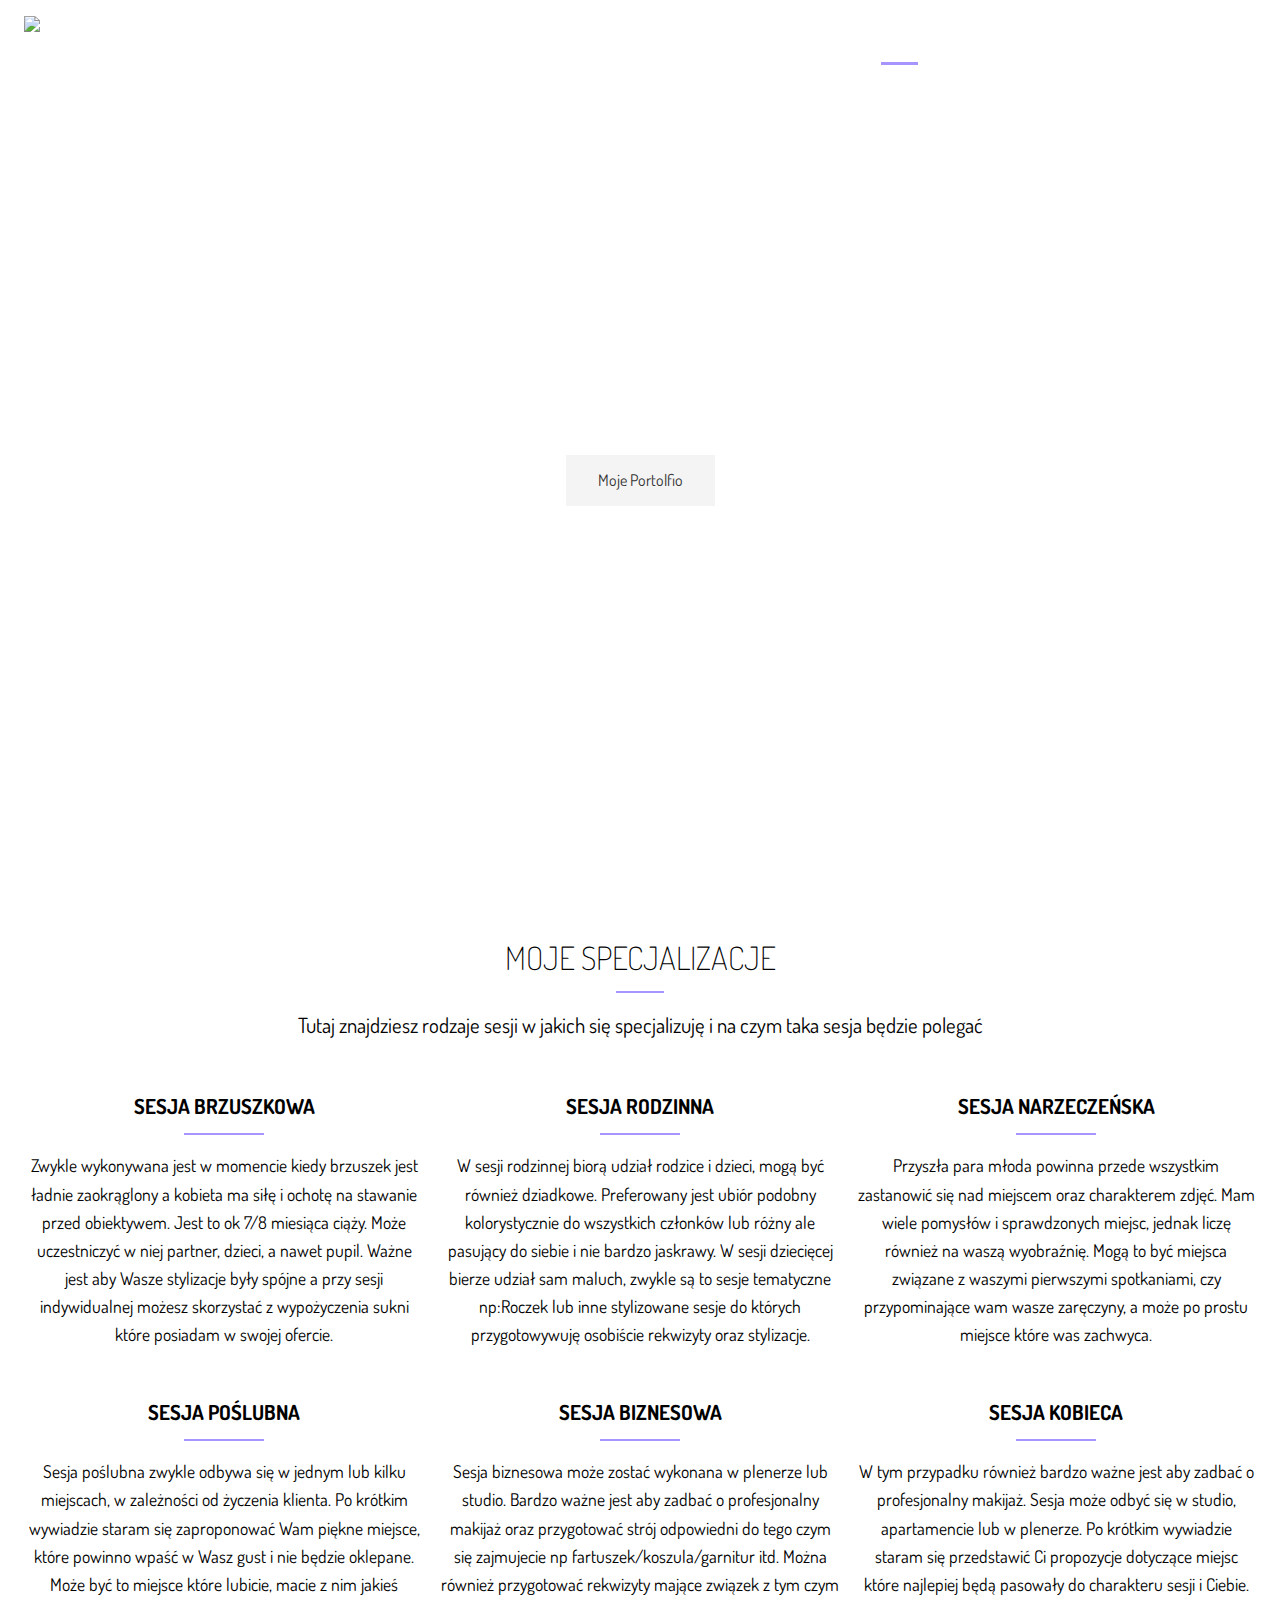
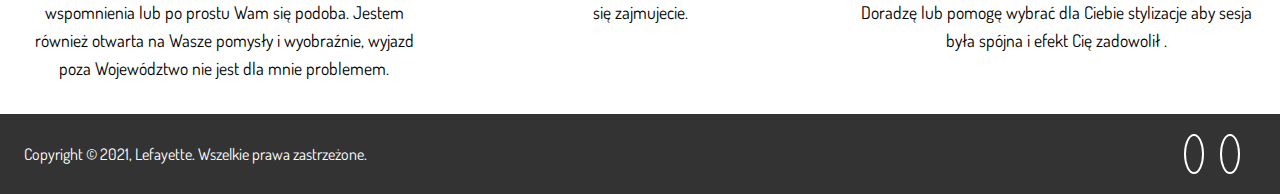
==== index.html @ 2dfff4bd "first commit" ====
<!DOCTYPE html>
<html lang="en">
  <head>
    <meta charset="UTF-8" />
    <meta name="viewport" content="width=device-width, initial-scale=1.0" />
    <meta http-equiv="X-UA-Compatible" content="ie=edge" />
    <link
      rel="stylesheet"
      href="https://use.fontawesome.com/releases/v5.7.2/css/all.css"
      integrity="sha384-fnmOCqbTlWIlj8LyTjo7mOUStjsKC4pOpQbqyi7RrhN7udi9RwhKkMHpvLbHG9Sr"
      crossorigin="anonymous"
    />
    <link
      href="https://fonts.googleapis.com/css?family=Dosis"
      rel="stylesheet"
    />
    <link rel="stylesheet" href="main.css" />
    <link rel="shortcut icon" type="image/x-icon" href="/favicon.ico">
    <title>Lefayette | Małogorzata Włuka</title>
  </head>
  <body>
    <!-- Header -->
    <header id="header-home">
      <div class="container">
        <nav id="main-nav">
          <img src="Lefayette.png" alt="My Portfolio" id="logo" />
          <ul>
            <li><a href="index.html" class="current">Home</a></li>
            <li class='navbar-li-2'><a href="about.html">O Mnie</a></li>
            <li><a href="work.html">Portfolio</a></li>
            <li><a href="contact.html">Kontakt</a></li>
          </ul>
        </nav>
        <div class="header-content">
          <h1>
            Małgorzata Włuka Specjalistka w Fotografii:
            <span
              class="txt-type"
              data-wait="3000"
              data-words='["Biznesowej", "Rodzinnej", "Ślubnej", "Narzeczeńskiej", "Kobiecej", "Brzuszkowej"]'
            ></span>
          </h1>
          <p class="lead">
            Zajmuję się profesjonalnie Fotografią od ponad 7 lat..
          </p>
          <a href="work.html" class="btn-light">Moje Portolfio</a>
        </div>
      </div>
    </header>

    <!-- Section A: Specialize -->
    <section id="home-a" class="text-center py-2">
      <div class="container">
        <h2 class="section-title">Moje Specjalizacje</h2>
        <div class="bottom-line"></div>
        <p class="lead">
          Tutaj znajdziesz rodzaje sesji w jakich się specjalizuję i na czym taka sesja będzie polegać

        </p>
        <div class="specials">
          <div>
            <i class="fas fa-camera fa-2x"></i>
            <h3>Sesja Brzuszkowa</h3>
            <div class="bottom-line-2"></div>
            <p>
              Zwykle wykonywana jest w momencie kiedy brzuszek jest ładnie zaokrąglony a kobieta ma siłę i ochotę na stawanie przed obiektywem. Jest to ok 7/8 miesiąca ciąży. Może uczestniczyć w niej partner, dzieci, a nawet pupil.
              Ważne jest aby Wasze stylizacje były spójne a przy sesji indywidualnej możesz skorzystać z wypożyczenia sukni które posiadam w swojej ofercie.
            </p>
          </div>
          <div>
            <i class="fas fa-camera fa-2x"></i>
            <h3>Sesja Rodzinna</h3>
            <div class="bottom-line-2"></div>
            <p>
              W sesji rodzinnej biorą udział rodzice i dzieci, mogą być również dziadkowe. Preferowany jest ubiór podobny kolorystycznie do wszystkich członków lub różny ale pasujący do siebie i nie bardzo jaskrawy. 
              W sesji dziecięcej bierze udział sam maluch, zwykle są to sesje tematyczne np:Roczek lub inne stylizowane sesje do których przygotowywuję osobiście rekwizyty oraz stylizacje.
            </p>
          </div>
          <div>
            <i class="fas fa-camera fa-2x"></i>
            <h3>Sesja Narzeczeńska </h3>
            <div class="bottom-line-2"></div>
            <p>
              Przyszła para młoda powinna przede wszystkim zastanowić się nad miejscem oraz charakterem zdjęć. Mam wiele pomysłów i sprawdzonych miejsc, jednak liczę również na waszą wyobraźnię. Mogą to być miejsca związane z waszymi pierwszymi spotkaniami, czy przypominające wam wasze zaręczyny,  a może po prostu miejsce które was zachwyca. 
            </p>
          </div>
        </div>
        <div class="specials2">
          <div> 
            <i class="fas fa-camera fa-2x"></i>
            <h3>Sesja Poślubna</h3>
            <div class="bottom-line-2"></div>
            <p>
              Sesja poślubna zwykle odbywa się w jednym lub kilku miejscach, w zależności od życzenia klienta. Po krótkim wywiadzie staram się zaproponować Wam piękne miejsce, które powinno wpaść w Wasz gust i nie będzie oklepane. Może być to  miejsce które lubicie, macie z nim jakieś wspomnienia lub po prostu Wam się podoba. Jestem również  otwarta na Wasze pomysły i wyobraźnie, wyjazd poza Województwo nie jest dla mnie problemem.
            </p>
          </div>
          <div>
            <i class="fas fa-camera fa-2x"></i>
              <h3>Sesja Biznesowa</h3>
              <div class="bottom-line-2"></div>
              <p>
                Sesja biznesowa może zostać wykonana w plenerze lub studio. Bardzo ważne jest aby zadbać o profesjonalny makijaż oraz przygotować strój odpowiedni do tego czym się zajmujecie np fartuszek/koszula/garnitur itd. Można również przygotować rekwizyty mające związek z tym czym się zajmujecie.
              </p>
          </div>
          <div>
              <i class="fas fa-camera fa-2x"></i>
              <h3>Sesja Kobieca</h3>
              <div class="bottom-line-2"></div>
              <p>
               
                W tym przypadku również bardzo ważne jest aby zadbać o profesjonalny makijaż. Sesja może odbyć się w studio, apartamencie lub w plenerze. Po krótkim wywiadzie staram się przedstawić Ci propozycje dotyczące miejsc które najlepiej będą pasowały do charakteru sesji i Ciebie. Doradzę lub pomogę  wybrać dla Ciebie stylizacje aby sesja była spójna i efekt Cię  zadowolił .
              </p>
          </div>
        </div>
      </div>
    </section>

    

    

    <!-- Footer -->
    <footer id="main-footer">
      <div class="footer-content container">
        <p>Copyright &copy; 2021, Lefayette. Wszelkie prawa zastrzeżone.</p>
        <div class="social">
          <i><a href="https://www.facebook.com/lefayettefoto" class="fab fa-facebook"></a></i>
          <i><a href="https://www.instagram.com/gosiawluka/" class="fab fa-instagram"></a></i>
        </div>
      </div>
    </footer>

    <!-- Type Effect Tutorial: https://www.youtube.com/watch?v=POX3dT-pB4E -->
    <script src="js/typewriter.js"></script>
  </body>
</html>
---- main.css ----
.container {
  max-width: 1280px;
  padding: 0 1.5rem;
  margin: auto;
  overflow: hidden; }

.btn-main, .btn-light, .btn-dark {
  display: inline-block;
  padding: 0.8rem 2rem;
  transition: all 0.5s;
  border: none;
  cursor: pointer; }

.btn-main {
  color: #333;
  background-color: #a894ff; }

.btn-light {
  color: #333;
  background-color: #f4f4f4; }

.btn-dark {
  color: #f4f4f4;
  background-color: #333; }

button[class^='btn-']:hover,
a[class^='btn-']:hover,
input[class^='btn-']:hover {
  background-color: #a894ff; }

.bg-main {
  background: #a894ff;
  color: #fff; }

.bg-dark {
  background: #333;
  color: #fff; }

.bg-light {
  background: #f4f4f4;
  color: #000; }

.bg-medium {
  background: #ccc;
  color: #000; }

.lead {
  font-size: 1.3rem;
  margin-bottom: 2rem; }

.text-center {
  text-align: center; }

.py-1 {
  padding: 1rem 0; }

.py-2 {
  padding: 2rem 0; }

.py-3 {
  padding: 3rem 0; }

.py-4 {
  padding: 4rem 0; }

.my-1 {
  margin: 1rem 0; }

.my-2 {
  margin: 2rem 0; }

.my-3 {
  margin: 3rem 0; }

.my-4 {
  margin: 4rem 0; }

.section-title {
  font-size: 2rem;
  display: block;
  padding-bottom: 0.5rem;
  text-align: center;
  font-weight: 100;
  text-transform: uppercase; }

.bottom-line {
  height: 2px;
  width: 3rem;
  background: #a894ff;
  display: block;
  margin: 0 auto 1rem auto; }

  .bottom-line-2 {
    height: 2px;
    width: 5rem;
    background: #a894ff;
    display: block;
    margin: 10px auto 1rem auto; }

.items {
  display: grid;
  
  box-shadow: 0 5px 10px 0 rgba(0, 0, 0, 0.3); }

.item {
  position: relative;
  background: #a894ff;
  overflow: hidden; }
  .item::after {
    content: '';
    position: absolute;
    display: block;
    background: inherit;
    opacity: 0.9;
    top: 0;
    left: 0;
    width: 100%;
    height: 100%;
    transform: scale(2) translateX(-75%) translateY(-75%) rotate(-28deg);
    transition: transform 3s cubic-bezier(0.2, 1, 0.3, 1); }
  .item:hover:after {
    transform: scale(2) translateX(0) translateY(0) rotate(-28deg); }
  .item:hover .item-image {
    transform: scale(1.2); }
  .item:hover .item-text {
    opacity: 1;
    transform: translateY(0); }
  .item-image {
    height: auto;
    transform: translateZ(0);
    display: block;
    transition: transform 750ms cubic-bezier(0.2, 1, 0.3, 1); }
  .item-image:before {
    content: '';
    display: block;
    padding-top: 75%;
    overflow: hidden; }
  .item-image img {
    position: absolute;
    top: 0;
    left: 0;
    width: 100%;
    height: auto;
    line-height: 0; }
  .item-text {
    position: absolute;
    top: 0;
    left: 0;
    bottom: 0;
    right: 0;
    opacity: 0;
    text-align: center;
    z-index: 1;
    color: #fff;
    transform: translateY(-20%);
    transition: opacity 500ms cubic-bezier(0.2, 1, 0.3, 1), transform 500ms cubic-bezier(0.2, 1, 0.3, 1);
    transition-delay: 300ms; }
  .item-text-wrap {
    position: absolute;
    width: 100%;
    top: 50%;
    transform: translateY(-50%); }
  .item-text-title {
    font-size: 2rem;
    padding: 0 1rem;
    margin: 5px 0 0 0; }
  .item-text-category {
    text-transform: uppercase;
    font-size: 1.2rem;
    opacity: 0.7;
    margin: 0; }

* {
  margin: 0;
  padding: 0; }

body {
  font-family: 'Dosis', sans-serif;
  line-height: 1.6;
  background: #fff; }

a {
  text-decoration: none;
  color: #333; }

ul {
  list-style: none; }

h2,
h3,
h4 {
  text-transform: uppercase; }

img {
  width: 100%; }

#logo {
 width: 70px;
 height: 70px;
}

#main-nav {
  display: flex;
  justify-content: space-between;
  padding-top: 1rem; }
  #main-nav ul {
    display: flex; }
  #main-nav li {
    padding: 1rem 1.5rem; }
  #main-nav a {
    text-decoration: none;
    color: #fff;
    text-transform: uppercase;
    border-bottom: 3px transparent solid;
    padding-bottom: 0.5rem;
    transition: border-color 0.5s; }
    #main-nav a:hover {
      border-color: #ccc; }
    #main-nav a.current {
      border-color: #a894ff; }

#header-home {
  background: url("cover.jpg") no-repeat center right/cover;
  height: 100vh;
  color: #fff; }
  #header-home .header-content {
    text-align: center;
    padding-top: 20%; }
    #header-home .header-content h1 {
      font-size: 3rem;
      line-height: 1.2; }

#header-inner {
  background: url("cover.jpg") no-repeat 20% 48%/cover;
  height: 5.5rem;
  border-bottom: 3px solid #a894ff; }

  
#home-a .specials {
  margin-top: 3rem;
  display: grid;
  grid-gap: 1rem;
  grid-template-columns: repeat(3, 1fr);
  font-size: 1.1rem;
 }
  #home-a .specials .fas ,.specials2 .fas{
    color: #a894ff;
    padding-bottom: 0.4rem; }

.specials2 {
  display: grid;
  grid-gap: 1rem;
  grid-template-columns: repeat(3, 1fr);
  margin-top: 3rem;
  font-size: 1.1rem;
}

#home-b .stats {
  display: grid;
  grid-template-columns: repeat(4, 1fr); }
  #home-b .stats li {
    line-height: 2; }
    #home-b .stats li.stats-title {
      font-size: 1.5rem; }
    #home-b .stats li.stats-number {
      font-size: 2rem;
      font-weight: bold; }
  #home-b .stats div {
    padding: 3rem 0; }
    #home-b .stats div:nth-child(odd) {
      background: #f4f4f4; }
    #home-b .stats div:nth-child(even) {
      background: #ccc; }

#home-c .process {
  display: grid;
  grid-template-columns: repeat(4, 1fr);
  grid-gap: 1.5rem;
  text-align: center; }
  #home-c .process-step {
    position: absolute;
    top: 0;
    right: 0;
    font-size: 28px;
    background: #a894ff;
    color: #fff;
    border-radius: 50%;
    height: 15px;
    width: 15px;
    line-height: 15px;
    padding: 1rem;
    transition: all 1s; }
  #home-c .process-icon {
    border-radius: 50%;
    background: #333;
    color: #fff;
    padding: 2rem;
    width: 70px;
    height: 70px;
    line-height: 70px;
    text-align: center;
    position: relative;
    transition: all 1s; }
    #home-c .process-icon:hover {
      background: #a894ff;
      width: 90px;
      height: 90px;
      line-height: 90px; }
      #home-c .process-icon:hover .process-step {
        background: #333;
        color: #fff; }

#about-a .about-info {
  display: grid;
  grid-template-areas: 'bioimage bio bio' 'aw1 aw2 aw3';
  grid-gap: 1.2rem; }

#about-a .bio-image {
  grid-area: bioimage; }
  
  .bio-content {
    
    padding-top: 2.3rem;
  }
  
.bio p {
    font-size: 1.3rem;
    
  }

  .bio h4 {
    margin-bottom: 1.2rem;
    font-weight: bold;
    font-size: 1.3rem;
  }

#about-a .bio {
  grid-area: bio;
  border-left: 3px solid #a894ff;
  padding: 0.8rem; }

#about-a .award-1 {
  grid-area: aw1; }

#about-a .award-2 {
  grid-area: aw2; }

#about-a .award-3 {
  grid-area: aw3; }

#about-a .award-1 .fas,
#about-a .award-2 .fas,
#about-a .award-3 .fas {
  color: #a894ff;
  margin: 1rem; }

#about-b .progress {
  overflow: hidden;
  height: 20px;
  background: #ccc;
  border-radius: 5px;
  margin-bottom: 0.6rem; }
  #about-b .progress div {
    height: 100%;
    color: #fff;
    text-align: center;
    background: #a894ff; }

#about-c .about-logos {
  display: grid;
  grid-template-columns: repeat(4, 1fr);
  grid-gap: 2rem; }
  #about-c .about-logos img {
    width: 70%; }

#about-d .testimonials {
  display: grid;
  grid-template-columns: repeat(4, 1fr);
  grid-gap: 0.5rem; }
  #about-d .testimonials ul {
    list-style: none;
    margin-top: 1rem;
    display: flex;
    align-items: center; }
  #about-d .testimonials p {
    border: 1px solid #ccc;
    border-radius: 5px;
    padding: 0.5rem; }
  #about-d .testimonials img {
    width: 50px;
    height: 50px;
    border-radius: 50%;
    margin-right: 0.5rem; }

#contact-a .text-fields {
  display: grid;
  grid-template-areas: 'name email' 'subject phone' 'message message';
  grid-gap: 1.2rem;
  margin-bottom: 1.2rem; }
  #contact-a .text-fields .name-input {
    grid-area: name; }
  #contact-a .text-fields .subject-input {
    grid-area: subject; }
  #contact-a .text-fields .email-input {
    grid-area: email; }
  #contact-a .text-fields .phone-input {
    grid-area: phone; }
  #contact-a .text-fields .message-input {
    grid-area: message;
    height: 100px; }
  #contact-a .text-fields .text-input {
    padding: 0.5rem 1rem; }

#contact-a button[type='submit'] {
  width: 50%; }

#contact-b .contact-info {
  display: grid;
  grid-template-columns: repeat(3, 1fr);
  text-align: center; }

#contact-c h1 {
  text-align: center;
  font-size: 4rem; }

#main-footer {
  background: #333;
  color: #fff;
  height: 5rem; }
  #main-footer .footer-content {
    display: flex;
    justify-content: space-between;
    height: 5rem;
    align-items: center; }
    #main-footer .footer-content .social .fab {
      cursor: pointer;
      color: white;
      margin-right: 1rem;
      border: 2px #fff solid;
      border-radius: 50%;
      height: 20px;
      width: 20px;
      line-height: 20px;
      text-align: center;
      padding: 0.5rem; }
      #main-footer .footer-content .social .fab:hover {
        background: #a894ff; }

@media (max-width: 800px) {
  #header-home {
    height: 30rem; }
    #header-home .header-content {
      padding-top: 5rem; } }

@media (max-width: 500px) {
  #main-nav {
    flex-direction: column;
    align-items: center; }
    #main-nav li {
      padding: 0.9rem; }
  #header-home {
    height: 10rem;
    border-bottom: 3px solid #a894ff;
    background-position: 20% 30%; }
    #header-home .header-content {
      display: none; }
  #header-inner {
    height: 10rem; }
  #home-a .specials, .specials2,
  #home-b .stats,
  #home-c .process,
  #about-d .testimonials,
  #contact-b .contact-info,
  .items {
    grid-template-columns: 1fr; }
  
    #home-a .specials div:last-child {
      border: none;
      padding-bottom: 0; }
  #home-b .stats div {
    padding: 2rem 0 1rem 0; }
  #about-a .about-info {
    grid-template-areas: 'bioimage' 'bio' 'aw1' 'aw2' 'aw3'; }
    .bio p {
      font-size: 19px;
      margin-bottom: 2rem;
    }
    .bio h4 {
      margin-top: 0;
      padding-top: 0;
    }
   
  #about-c {
    display: none; }
  #contact-a .text-fields {
    grid-template-areas: 'name' 'subject' 'email' 'phone' 'message'; }
  #contact-b div {
    margin-bottom: 1rem;
    padding-bottom: 1rem;
    border-bottom: 1px #555 solid; }
    #contact-b div:last-child {
      border: none;
      margin-bottom: 0;
      padding-bottom: 0; }
  #contact-c h1 {
    font-size: 2rem; }
  #main-footer {
    height: 7rem; }
    #main-footer .footer-content {
      flex-direction: column;
      padding: 1rem;
      height: 5rem; } }

@media (max-height: 580px) {
  #header-home .header-content {
    padding-top: 3rem; } 
  }
@media (max-height: 330px) {
  #header-home .header-content h1 {
    font-size: 2rem; } 
  }
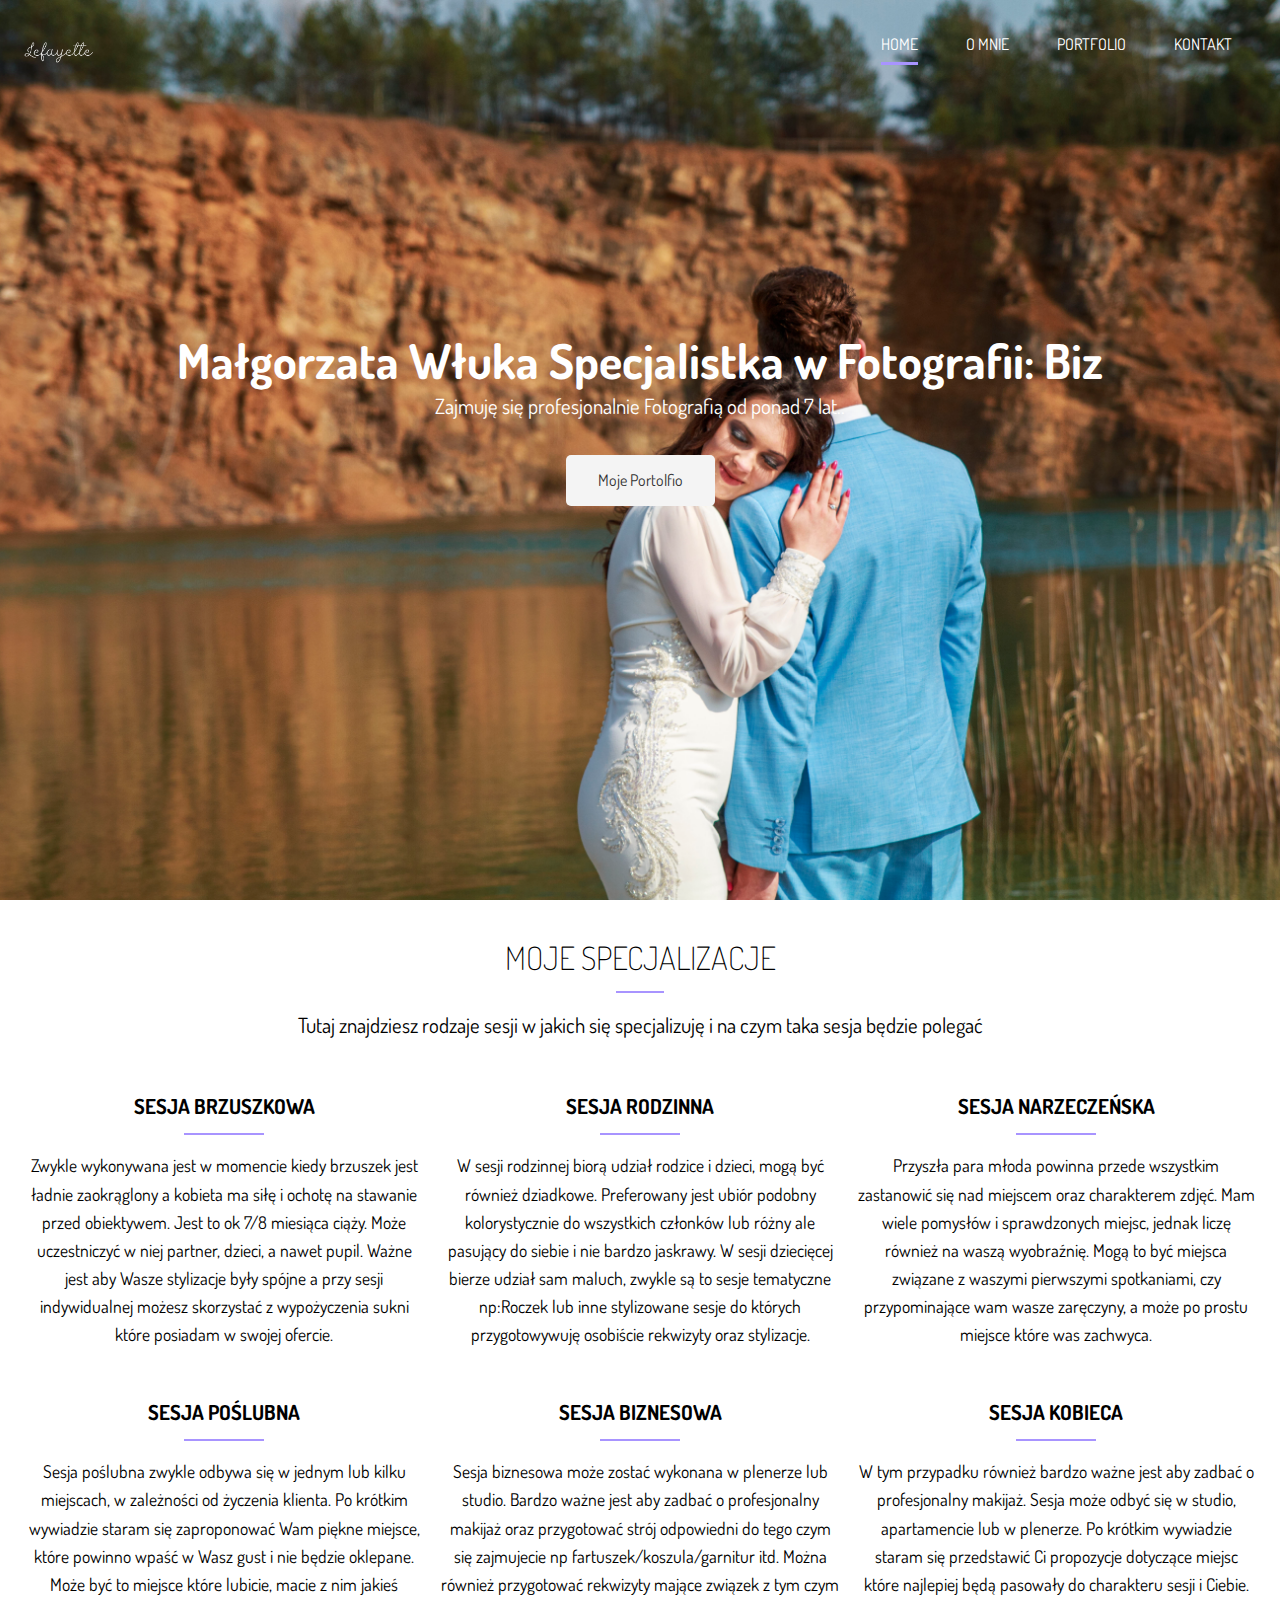
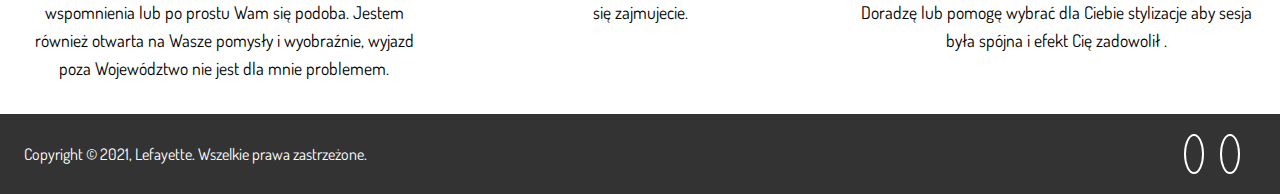
==== commit 8c00874f: "2nd comit" ====
--- a/index.html
+++ b/index.html
@@ -23,7 +23,7 @@
     <header id="header-home">
       <div class="container">
         <nav id="main-nav">
-          <img src="Lefayette.png" alt="My Portfolio" id="logo" />
+          <img src="img/Lefayette.png" alt="My Portfolio" id="logo" />
           <ul>
             <li><a href="index.html" class="current">Home</a></li>
             <li class='navbar-li-2'><a href="about.html">O Mnie</a></li>
--- a/main.css
+++ b/main.css
@@ -17,11 +17,15 @@
 
 .btn-light {
   color: #333;
-  background-color: #f4f4f4; }
+  background-color: #f4f4f4;
+  border-radius: 5px;
+}
 
 .btn-dark {
   color: #f4f4f4;
-  background-color: #333; }
+  background-color: #333; 
+   border-radius: 5px;
+}
 
 button[class^='btn-']:hover,
 a[class^='btn-']:hover,
@@ -220,7 +224,7 @@
       border-color: #a894ff; }
 
 #header-home {
-  background: url("cover.jpg") no-repeat center right/cover;
+  background: url("img/cover.jpg") no-repeat center right/cover;
   height: 100vh;
   color: #fff; }
   #header-home .header-content {
@@ -231,7 +235,7 @@
       line-height: 1.2; }
 
 #header-inner {
-  background: url("cover.jpg") no-repeat 20% 48%/cover;
+  background: url("img/cover.jpg") no-repeat 20% 48%/cover;
   height: 5.5rem;
   border-bottom: 3px solid #a894ff; }
 
@@ -445,6 +449,52 @@
       padding: 0.5rem; }
       #main-footer .footer-content .social .fab:hover {
         background: #a894ff; }
+
+        .photo {
+          display: flex;
+          flex-direction: column;
+          
+          text-align: center;
+          width: 450px;
+          height: 380px;
+          padding-left: 5px;
+          padding-right: 5px;
+          border-radius: 5px;
+          
+        }
+        .photo h4 {
+          padding-top:1rem;
+        }
+        .portfolio-header h4 {
+         margin-top: 2rem;
+        }
+
+         .section-title-portfolio {
+          font-size: 2rem;
+          margin-top: 2.5rem;
+          display: block;
+          padding-bottom:0.4rem;
+          text-align: center;
+          font-weight: 100;
+          text-transform: uppercase;
+         }
+      .lead-portfolio {
+        text-align: center;
+        font-size: 1.3rem;
+      }
+        
+  .portfolio-content-1 {
+    display: flex;
+    justify-content: space-between;
+    
+    
+  }
+  .portfolio-content-2 {
+    display: flex;
+    justify-content: space-between;
+    margin-bottom: 1.5rem;
+    
+  }
 
 @media (max-width: 800px) {
   #header-home {
@@ -509,13 +559,59 @@
     #main-footer .footer-content {
       flex-direction: column;
       padding: 1rem;
-      height: 5rem; } }
-
+      height: 5rem; } 
+
+      .portfolio-content-1 {
+        display: flex;
+        flex-direction: column;
+        
+        
+      }
+      .portfolio-content-2 {
+        display: flex;
+        flex-direction: column;
+        
+        
+      }
+      .photo {
+        
+        width: 100%;
+        height: auto;
+        margin-top: auto
+      }
+      .footer-content {
+        display: flex;
+        flex-direction: column;
+        justify-content: center;
+        text-align: center;
+      }
+      .footer-content p {
+        font-size: 0.99rem;
+      }
+    }
+    @media (max-width:325px) {
+      .footer-content p {
+        font-size: 0.8rem;
+        
+      }
+      #main-nav li {
+        
+        
+      }
+
+    }
 @media (max-height: 580px) {
   #header-home .header-content {
-    padding-top: 3rem; } 
+    padding-top: 1.6rem; } 
   }
 @media (max-height: 330px) {
   #header-home .header-content h1 {
     font-size: 2rem; } 
+    .header-content {
+      margin-top: 0.1rem;
+    }
+    .specials {
+      display: grid;
+      grid-template-columns: repeat(1,1fr);
+    }
   }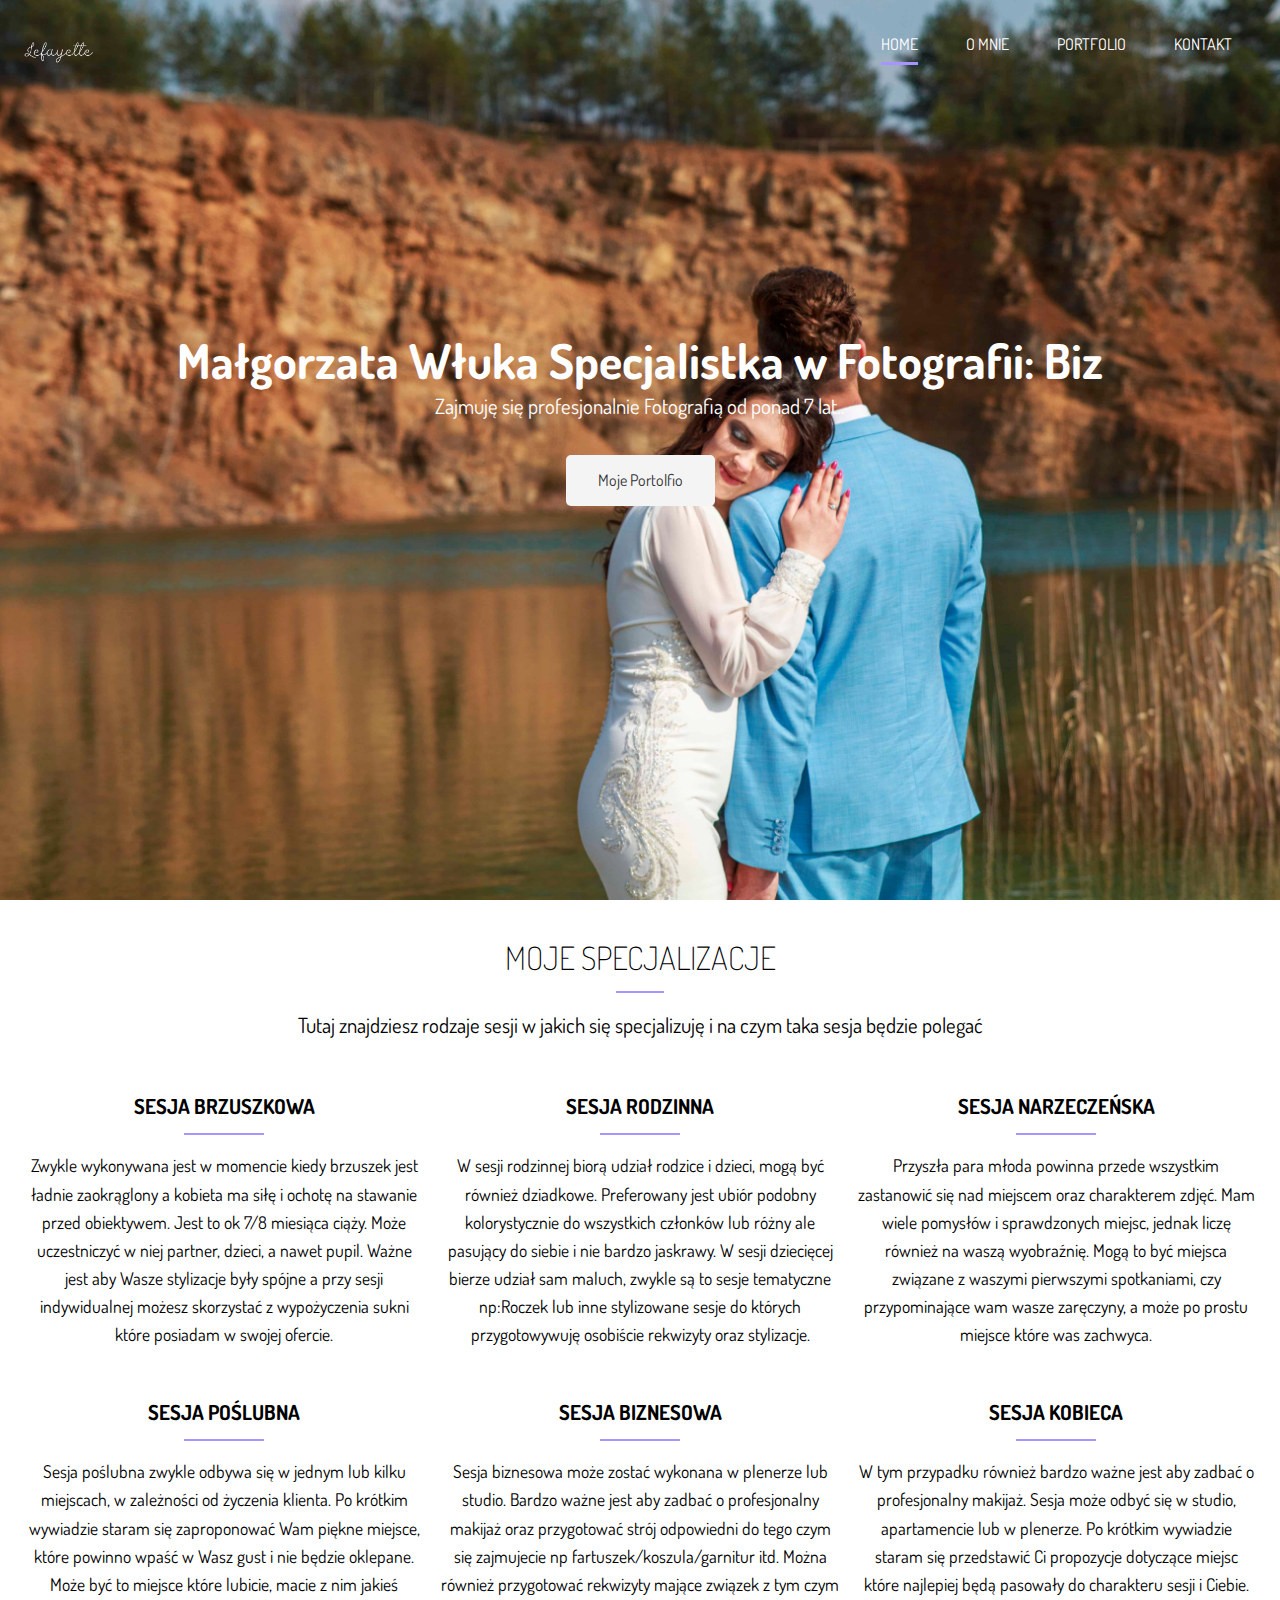
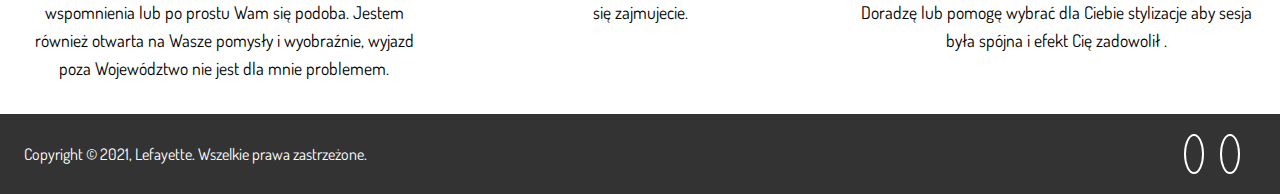
==== commit 5a2c57b5: "last update" ====
--- a/index.html
+++ b/index.html
@@ -58,7 +58,7 @@
 
         </p>
         <div class="specials">
-          <div>
+          <div class='specials-line'>
             <i class="fas fa-camera fa-2x"></i>
             <h3>Sesja Brzuszkowa</h3>
             <div class="bottom-line-2"></div>
@@ -67,7 +67,7 @@
               Ważne jest aby Wasze stylizacje były spójne a przy sesji indywidualnej możesz skorzystać z wypożyczenia sukni które posiadam w swojej ofercie.
             </p>
           </div>
-          <div>
+          <div class='specials-line'>
             <i class="fas fa-camera fa-2x"></i>
             <h3>Sesja Rodzinna</h3>
             <div class="bottom-line-2"></div>
@@ -76,7 +76,7 @@
               W sesji dziecięcej bierze udział sam maluch, zwykle są to sesje tematyczne np:Roczek lub inne stylizowane sesje do których przygotowywuję osobiście rekwizyty oraz stylizacje.
             </p>
           </div>
-          <div>
+          <div class='specials-line'>
             <i class="fas fa-camera fa-2x"></i>
             <h3>Sesja Narzeczeńska </h3>
             <div class="bottom-line-2"></div>
@@ -84,9 +84,10 @@
               Przyszła para młoda powinna przede wszystkim zastanowić się nad miejscem oraz charakterem zdjęć. Mam wiele pomysłów i sprawdzonych miejsc, jednak liczę również na waszą wyobraźnię. Mogą to być miejsca związane z waszymi pierwszymi spotkaniami, czy przypominające wam wasze zaręczyny,  a może po prostu miejsce które was zachwyca. 
             </p>
           </div>
+
         </div>
         <div class="specials2">
-          <div> 
+          <div class='specials-line specials-line-2'> 
             <i class="fas fa-camera fa-2x"></i>
             <h3>Sesja Poślubna</h3>
             <div class="bottom-line-2"></div>
@@ -94,7 +95,7 @@
               Sesja poślubna zwykle odbywa się w jednym lub kilku miejscach, w zależności od życzenia klienta. Po krótkim wywiadzie staram się zaproponować Wam piękne miejsce, które powinno wpaść w Wasz gust i nie będzie oklepane. Może być to  miejsce które lubicie, macie z nim jakieś wspomnienia lub po prostu Wam się podoba. Jestem również  otwarta na Wasze pomysły i wyobraźnie, wyjazd poza Województwo nie jest dla mnie problemem.
             </p>
           </div>
-          <div>
+          <div class='specials-line'>
             <i class="fas fa-camera fa-2x"></i>
               <h3>Sesja Biznesowa</h3>
               <div class="bottom-line-2"></div>
@@ -102,7 +103,7 @@
                 Sesja biznesowa może zostać wykonana w plenerze lub studio. Bardzo ważne jest aby zadbać o profesjonalny makijaż oraz przygotować strój odpowiedni do tego czym się zajmujecie np fartuszek/koszula/garnitur itd. Można również przygotować rekwizyty mające związek z tym czym się zajmujecie.
               </p>
           </div>
-          <div>
+          <div >
               <i class="fas fa-camera fa-2x"></i>
               <h3>Sesja Kobieca</h3>
               <div class="bottom-line-2"></div>
--- a/main.css
+++ b/main.css
@@ -396,6 +396,10 @@
     border-radius: 50%;
     margin-right: 0.5rem; }
 
+    #contact-a {
+      align-items: center;
+    }
+
 #contact-a .text-fields {
   display: grid;
   grid-template-areas: 'name email' 'subject phone' 'message message';
@@ -414,6 +418,9 @@
     height: 100px; }
   #contact-a .text-fields .text-input {
     padding: 0.5rem 1rem; }
+    .text-input:focus {
+      outline:none;
+    }
 
 #contact-a button[type='submit'] {
   width: 50%; }
@@ -453,9 +460,9 @@
         .photo {
           display: flex;
           flex-direction: column;
+          align-items: center;
+          text-align: center;
           
-          text-align: center;
-          width: 450px;
           height: 380px;
           padding-left: 5px;
           padding-right: 5px;
@@ -482,26 +489,161 @@
         text-align: center;
         font-size: 1.3rem;
       }
-        
+        .portfolio .container {
+          max-width: 1280px;
+        }
   .portfolio-content-1 {
-    display: flex;
-    justify-content: space-between;
-    
-    
-  }
-  .portfolio-content-2 {
-    display: flex;
-    justify-content: space-between;
+    display: grid;
+   grid-template-columns: repeat(3,1fr);
+   justify-content: center;
+   align-items: center;
+   
+  }
+  .portfolio-content-1 .photo-container  {
+      position: relative;
+  }
+   .photo-lead {
+    
+      transition: .5s ease;
+      opacity: 0;
+      position: absolute;
+      top: 50%;
+      left: 50%;
+      transform: translate(-50%, -50%);
+      -ms-transform: translate(-50%, -50%);
+      text-align: center;
+   }
+    .img {
+    opacity: 1;
+    display: block;
+    width: 100%;
+    height: auto;
+    transition: .5s ease;
+    backface-visibility: hidden;
+    border-radius: 5px;
+   }
+   .photo-container:hover .img {
+    opacity: 0.3;
+  }
+  
+  .photo-container:hover .photo-lead {
+    opacity: 1;
+  }
+  
+  .photo .h4 {
+    display: block;
     margin-bottom: 1.5rem;
-    
-  }
-
-@media (max-width: 800px) {
-  #header-home {
-    height: 30rem; }
-    #header-home .header-content {
-      padding-top: 5rem; } }
-
+    border-bottom: 1px #a894ff solid;
+    max-width: 300px;
+    text-align: center;
+    align-items:center;
+
+  }
+  
+  .photo-text {
+    border-radius: 5px;
+    background-color: #ae9dfa;
+    color: white;
+    font-size: 16px;
+    padding: 11px 32px;
+  }
+  
+
+@media (max-width: 660px) {
+  
+    #home-a .specials .specials-line {
+      border-bottom: 1px rgba(124, 123, 123, 0.466) solid ;
+      margin-bottom: 1rem;
+      padding-bottom: 3rem;
+
+    }
+    #home-a .specials2 .specials-line {
+      border-bottom: 1px rgba(124, 123, 123, 0.466) solid ;
+      margin-bottom: 1rem;
+      padding-bottom: 3rem;
+    }
+    #home-a .specials2 .specials-line-2{
+      border-top:1px rgba(124, 123, 123, 0.466) solid ;
+      margin-top: 0rem;
+      padding-top: 2rem;
+    }
+    #about-d .testimonials div {
+      border-bottom:1px rgba(124, 123, 123, 0.466) solid ;
+      margin-bottom: 1rem;
+      padding-bottom: 1rem;
+      
+    }
+    #about-d .testimonials div:last-child {
+      border: none;
+      margin-bottom: 0;
+      padding-bottom: 0; }
+     
+      
+      
+
+  }
+  @media (max-width:730px){
+    .portfolio .portfolio-content-1 {
+      display: flex;
+      flex-direction: column;
+      
+    }
+    
+    .photo {
+      
+      width: 100%;
+      height: auto;
+      margin-top: auto;
+      align-items: center;
+    }
+    
+    .photo .h4 {
+      display: block;
+      margin-bottom: 1.5rem;
+      border-bottom: 1px #a894ff solid;
+      max-width: 300px;
+      text-align: center;
+      align-items:center;
+
+    }
+  }
+  @media (max-width:1030px) {
+    #header-home {
+      height: 30rem; }
+      #header-home .header-content {
+        padding-top: 5rem; } 
+    #about-a .about-info {
+      display: flex;
+      flex-direction: column;}
+      #about-a .about-info img {
+        width: 100%;
+        height: 80%;
+  }
+  .portfolio-content-1 {
+    display: grid;
+    grid-template-columns: repeat(2,1fr);
+    justify-content: center;
+   align-items: center;
+    
+  }
+  #about-a .bio-content h4 {
+    font-size: 2rem;
+  }
+  #about-a .bio-content p {
+    padding-bottom: 2rem;
+    font-size: 1.5rem;
+  }
+  #about-d .testimonials {
+    display: grid;
+    grid-template-columns: repeat(2,1fr);
+  }
+}
+  @media (max-width:800px) {
+    #header-home {
+      height: 30rem; }
+      #header-home .header-content {
+        padding-top: 5rem; } 
+  }
 @media (max-width: 500px) {
   #main-nav {
     flex-direction: column;
@@ -553,7 +695,7 @@
       margin-bottom: 0;
       padding-bottom: 0; }
   #contact-c h1 {
-    font-size: 2rem; }
+    font-size: 1.9rem; }
   #main-footer {
     height: 7rem; }
     #main-footer .footer-content {
@@ -564,15 +706,8 @@
       .portfolio-content-1 {
         display: flex;
         flex-direction: column;
-        
-        
       }
-      .portfolio-content-2 {
-        display: flex;
-        flex-direction: column;
-        
-        
-      }
+      
       .photo {
         
         width: 100%;
@@ -588,25 +723,28 @@
       .footer-content p {
         font-size: 0.99rem;
       }
-    }
-    @media (max-width:325px) {
+       
+    
+    
+    
+    }
+   
+
+    @media (max-width:330px) {
       .footer-content p {
         font-size: 0.8rem;
-        
       }
-      #main-nav li {
-        
-        
+      .main-nav ul li a {
+        font-size: 0.1rem;
       }
-
     }
 @media (max-height: 580px) {
   #header-home .header-content {
     padding-top: 1.6rem; } 
   }
-@media (max-height: 330px) {
+@media (max-height: 420px) {
   #header-home .header-content h1 {
-    font-size: 2rem; } 
+    font-size: 2.5rem; } 
     .header-content {
       margin-top: 0.1rem;
     }
@@ -614,4 +752,23 @@
       display: grid;
       grid-template-columns: repeat(1,1fr);
     }
-  }+    #about-a .about-info {
+    display: flex;
+    flex-direction: column;}
+    #about-a .about-info img {
+      width: 80%;
+    }
+    #about-a .about-info .bio-content p {
+      padding-bottom: 1rem;
+
+    }
+    #about-d .testimonials {
+      display: grid;
+      grid-template-columns: repeat(2,1fr);
+    }
+
+  }
+  @media (max-height: 330px) {
+    #header-home .header-content h1 {
+      font-size: 2rem; } 
+    }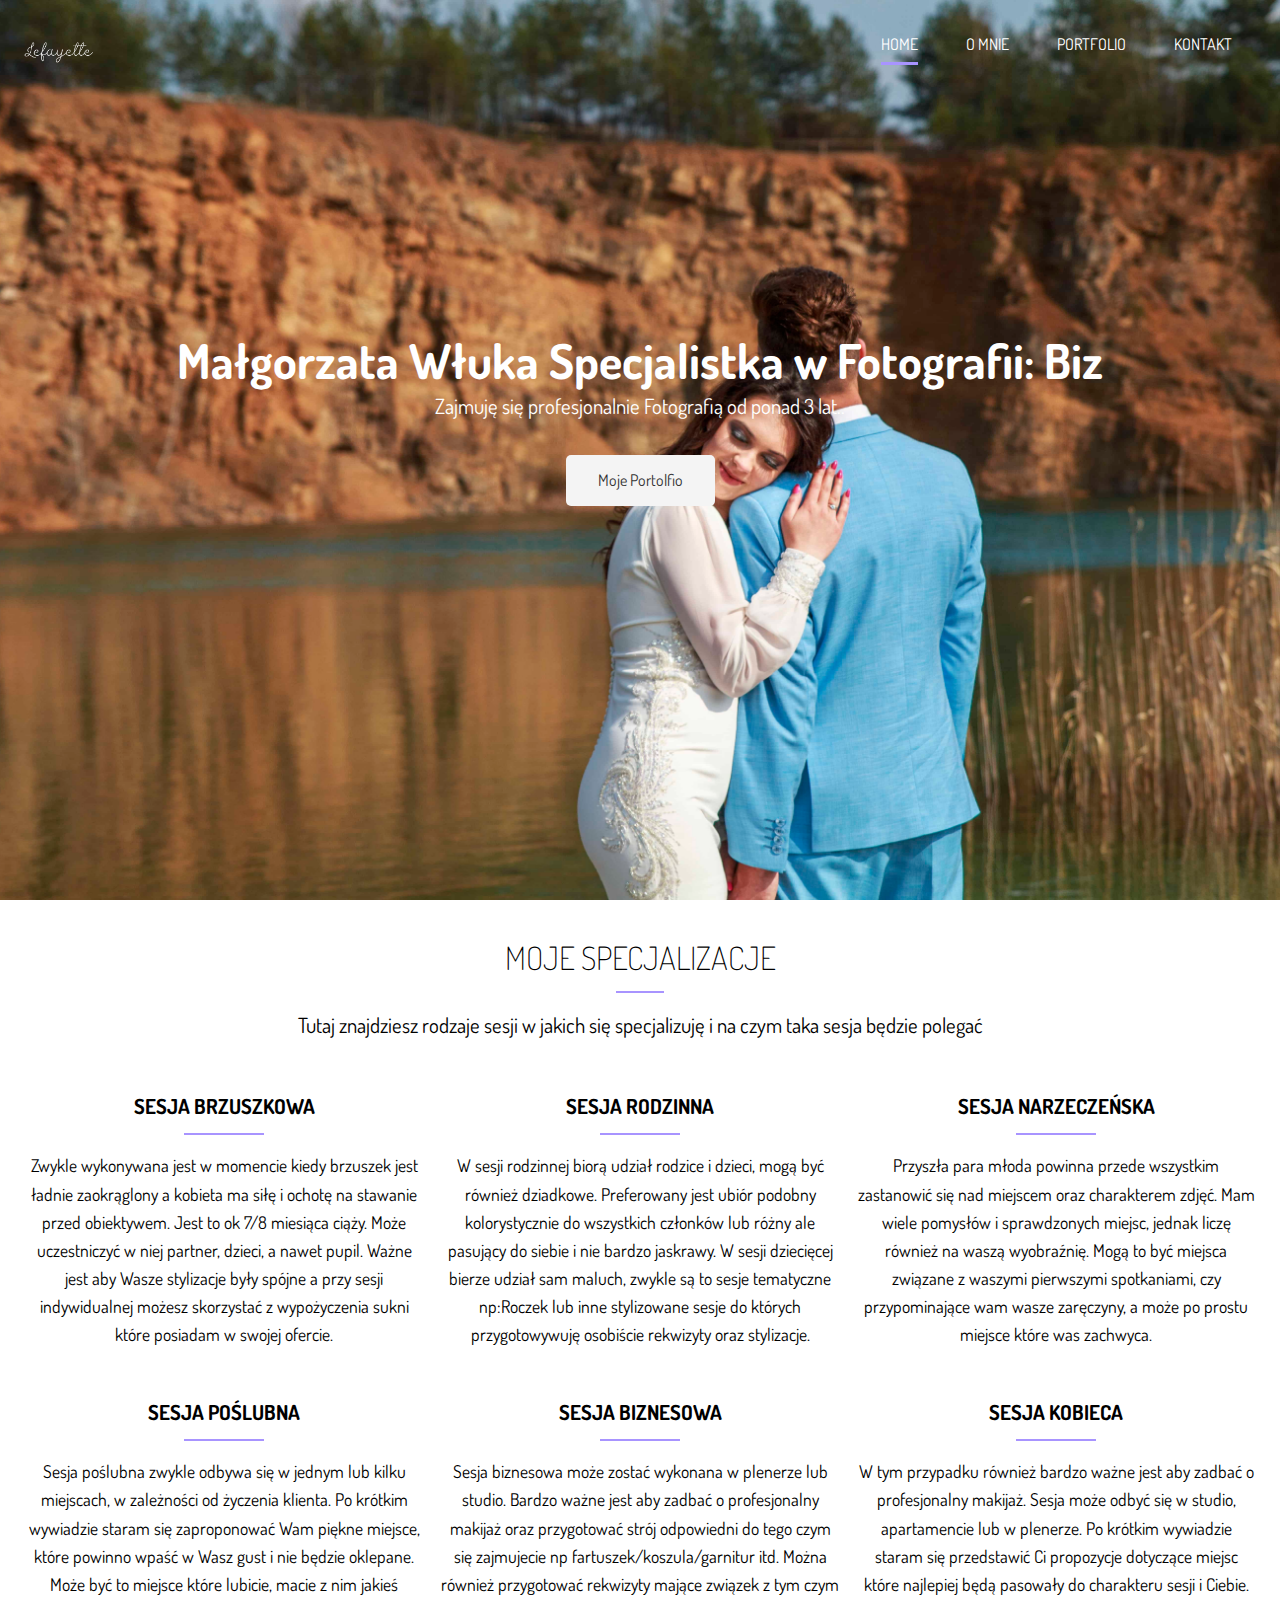
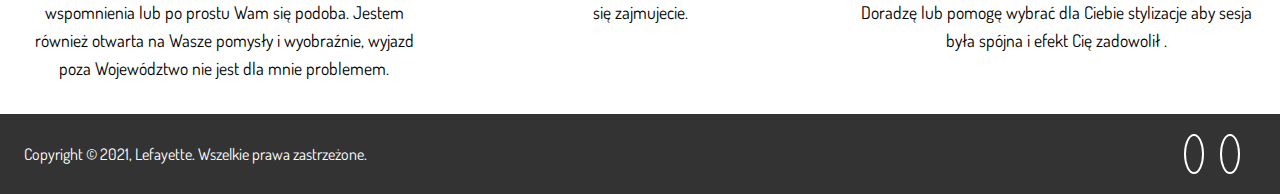
==== commit 41b7a0ed: "last comit" ====
--- a/index.html
+++ b/index.html
@@ -41,7 +41,7 @@
             ></span>
           </h1>
           <p class="lead">
-            Zajmuję się profesjonalnie Fotografią od ponad 7 lat..
+            Zajmuję się profesjonalnie Fotografią od ponad 3 lat..
           </p>
           <a href="work.html" class="btn-light">Moje Portolfio</a>
         </div>
--- a/main.css
+++ b/main.css
@@ -567,16 +567,7 @@
       margin-top: 0rem;
       padding-top: 2rem;
     }
-    #about-d .testimonials div {
-      border-bottom:1px rgba(124, 123, 123, 0.466) solid ;
-      margin-bottom: 1rem;
-      padding-bottom: 1rem;
-      
-    }
-    #about-d .testimonials div:last-child {
-      border: none;
-      margin-bottom: 0;
-      padding-bottom: 0; }
+    
      
       
       
@@ -681,7 +672,17 @@
       margin-top: 0;
       padding-top: 0;
     }
-   
+    #about-d .testimonials div {
+      border-bottom:1px rgba(124, 123, 123, 0.466) solid ;
+      margin-bottom: 1rem;
+      padding-bottom: 1rem;
+      
+    }
+    #about-d .testimonials div:last-child {
+      border: none;
+      margin-bottom: 0;
+      padding-bottom: 0; }
+      
   #about-c {
     display: none; }
   #contact-a .text-fields {
